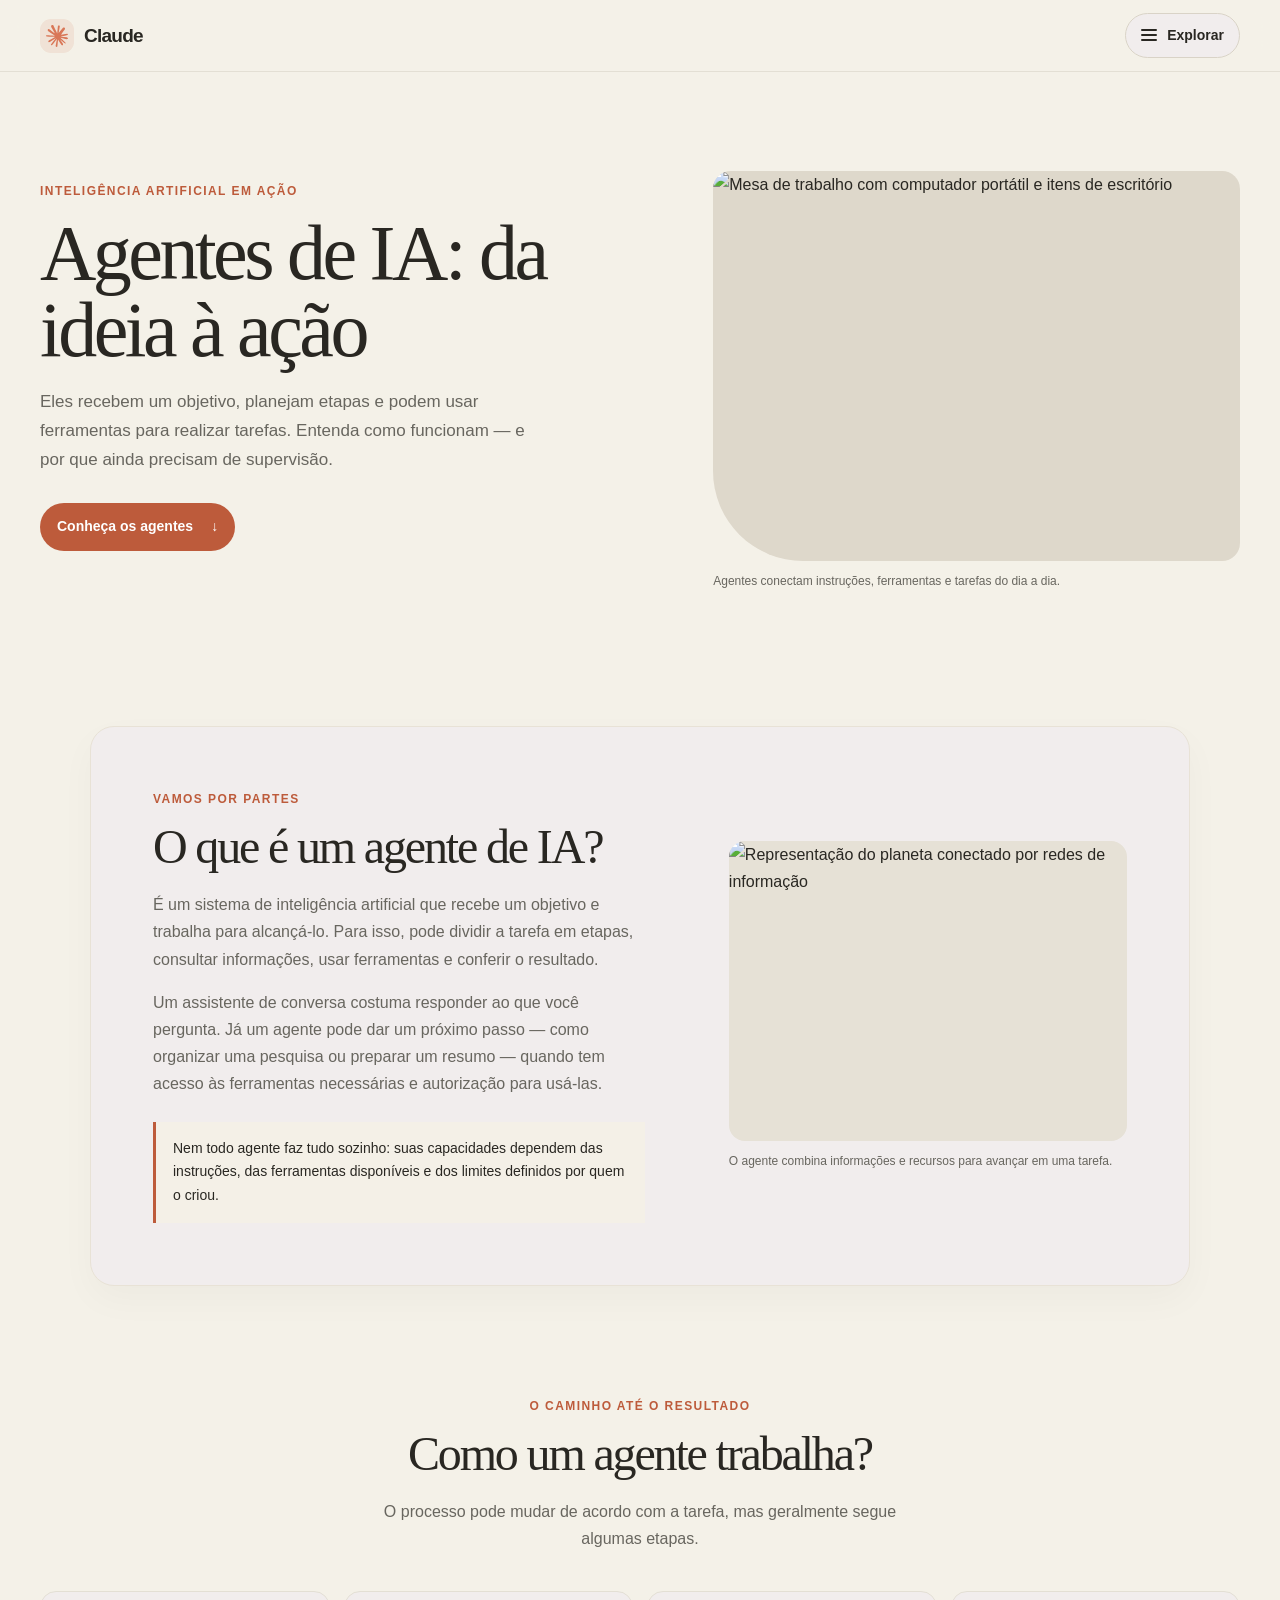
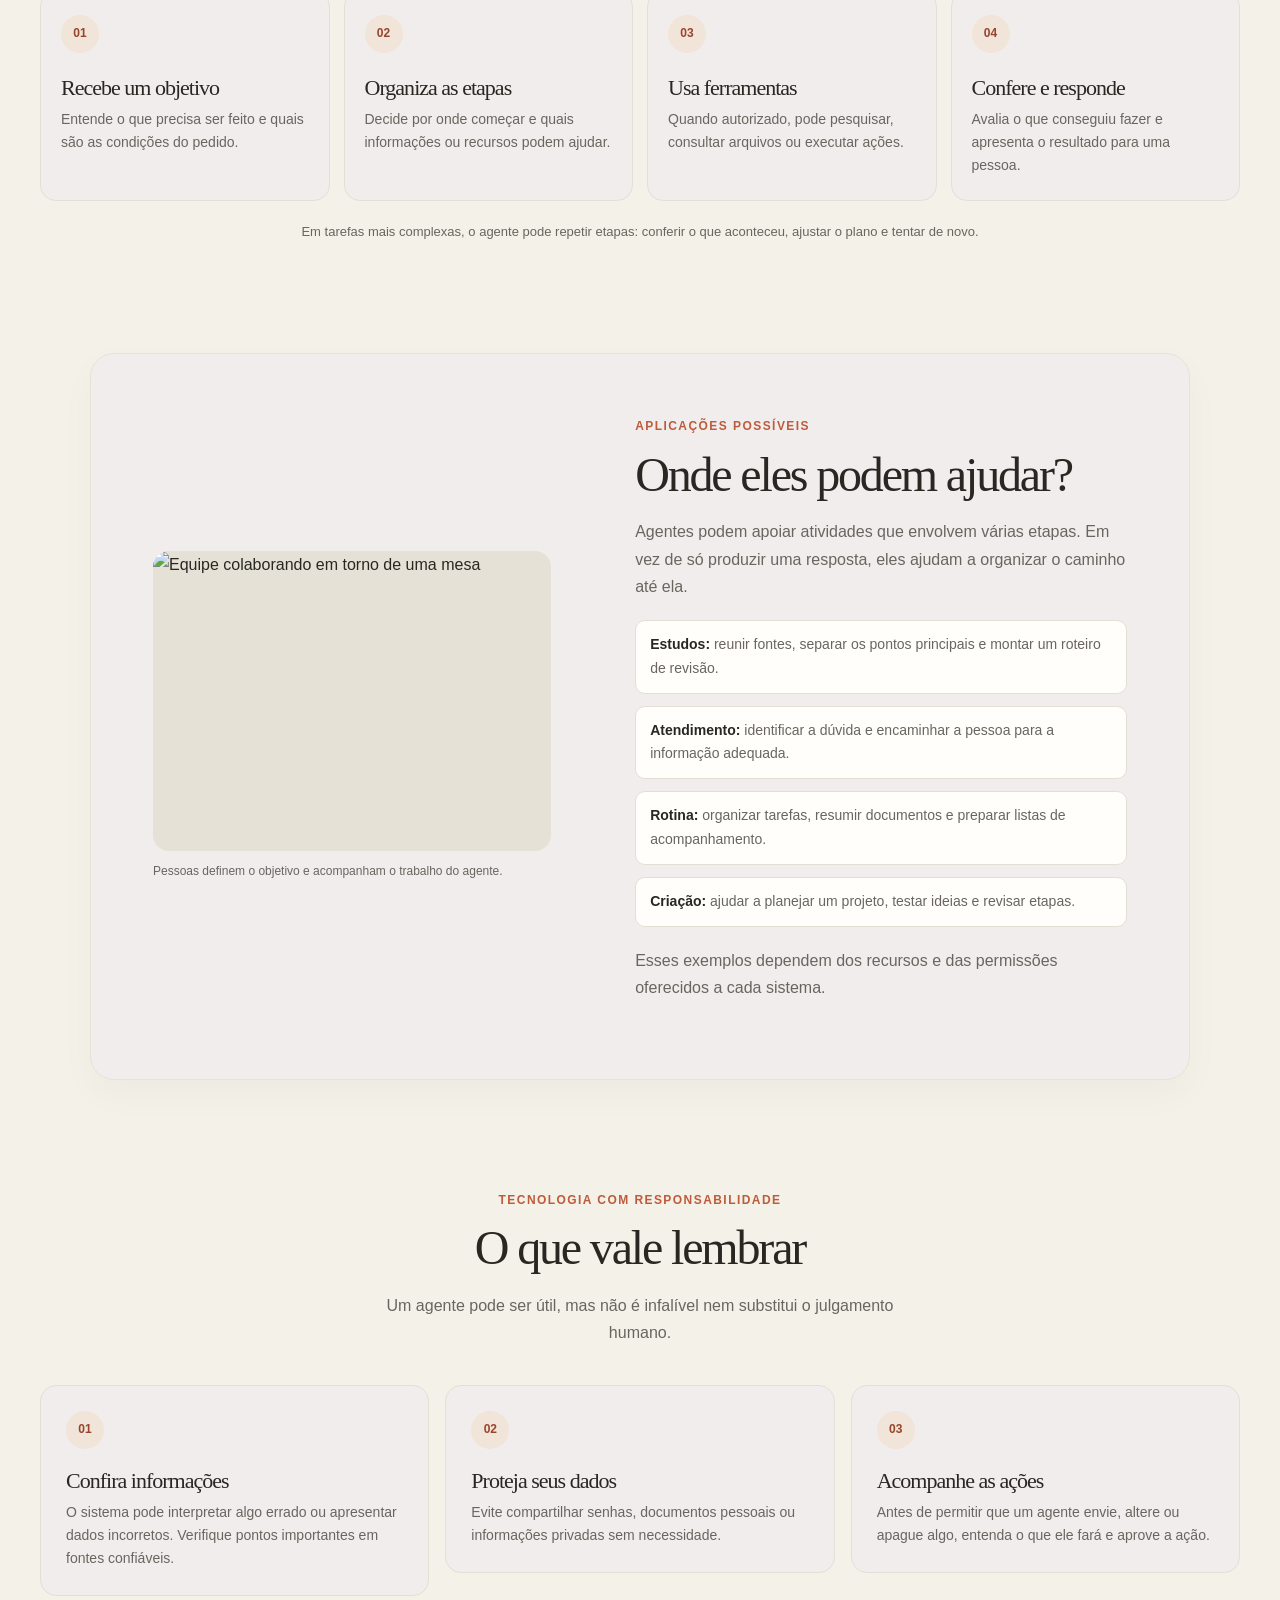
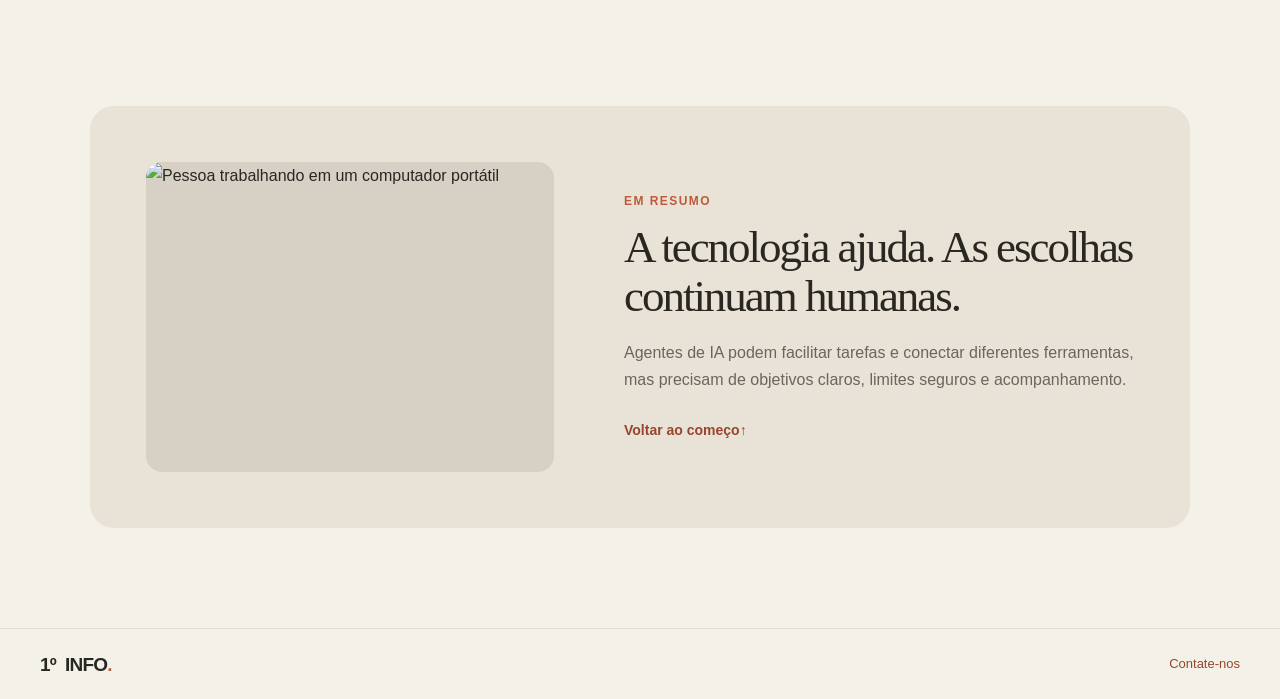
==== agentes.html @ d0b8e742 "Alterações tirei 2 css inúteis, mudei o nome da página do claude para "agentes" e alterei o conteúdo" ====
<!DOCTYPE html>
<html lang="pt-br">

<head>
    <meta charset="UTF-8">
    <meta name="viewport" content="width=device-width, initial-scale=1.0">
    <meta name="description"
        content="Entenda o que são agentes de inteligência artificial, como eles trabalham e onde podem ser usados.">
    <meta name="theme-color" content="#f4f1e8">
    <title>Agentes de inteligência artificial | 1ºINFO</title>
    <link rel="stylesheet" href="css/agentes.css">
    <link rel="icon" href="Img/Logo-site/logo.png" type="image/png">
</head>

<body>
    <header class="cabecalho">
        <nav class="navegacao" aria-label="Navegação principal">
            <a class="marca marca-claude" href="index.html" aria-label="Página inicial do projeto">
                <img class="marca-imagem" src="Img/chat/claude.svg" alt="">
                <span>Claude</span>
            </a>
            <details class="menu">
                <summary class="menu-rotulo"><span class="menu-icone" aria-hidden="true"></span>Explorar</summary>
                <section class="menu-painel" aria-label="Conteúdos do projeto">
                    <header class="menu-cabecalho">
                        <p class="menu-titulo">Conheça outros assuntos</p>
                        <p>Uma introdução à inteligência artificial, das origens aos usos atuais.</p>
                    </header>
                    <ul class="menu-lista">
                        <li>
                            <a href="index.html">
                                <span>História</span>
                                <small>Como essa tecnologia surgiu</small>
                            </a>
                        </li>
                        <li>
                            <a href="ML.HTML">
                                <span>Aprendizado de máquina</span>
                                <small>Como os sistemas aprendem</small>
                            </a>
                        </li>
                        <li>
                            <a href="DL.html">
                                <span>Aprendizado profundo</span>
                                <small>Redes que reconhecem padrões</small>
                            </a>
                        </li>
                        <li>
                            <a href="construção.html">
                                <span>Como as IAs são criadas</span>
                                <small>Dados, treino e avaliação</small>
                            </a>
                        </li>
                        <li>
                            <a href="ia_bd.html">
                                <span>Dados e inteligência artificial</span>
                                <small>De onde vêm as informações</small>
                            </a>
                        </li>
                        <li>
                            <a href="chat.html">
                                <span>Assistentes de conversa</span>
                                <small>Ferramentas para dialogar</small>
                            </a>
                        </li>
                        <li>
                            <a href="agentes.html" aria-current="page">
                                <span>Agentes de IA</span>
                                <small>Sistemas que planejam e agem</small>
                            </a>
                        </li>
                    </ul>
                    <a class="menu-download" href="pesquisas/Pesquisas.zip" download>Baixar pesquisas<span aria-hidden="true">↓</span>
                    </a>
                </section>
            </details>
        </nav>
    </header>

    <main>
        <section class="abertura" id="inicio" aria-labelledby="titulo-principal">
            <header class="abertura-texto">
                <p class="sobretitulo">Inteligência artificial em ação</p>
                <h1 id="titulo-principal">Agentes de IA: da ideia à ação</h1>
                <p class="abertura-resumo">Eles recebem um objetivo, planejam etapas e podem usar ferramentas para
                    realizar tarefas. Entenda como funcionam — e por que ainda precisam de supervisão.</p>
                <a class="botao" href="#o-que-sao">Conheça os agentes <span aria-hidden="true">↓</span></a>
            </header>
            <figure class="imagem-abertura">
                <img src="https://images.unsplash.com/photo-1498050108023-c5249f4df085?auto=format&amp;fit=crop&amp;w=1100&amp;q=85"
                    alt="Mesa de trabalho com computador portátil e itens de escritório" fetchpriority="high">
                <figcaption>Agentes conectam instruções, ferramentas e tarefas do dia a dia.</figcaption>
            </figure>
        </section>

        <section class="secao-conteudo" id="o-que-sao" aria-labelledby="titulo-o-que-sao">
            <article class="texto-secao">
                <p class="sobretitulo">Vamos por partes</p>
                <h2 id="titulo-o-que-sao">O que é um agente de IA?</h2>
                <p>É um sistema de inteligência artificial que recebe um objetivo e trabalha para alcançá-lo. Para
                    isso, pode dividir a tarefa em etapas, consultar informações, usar ferramentas e conferir o
                    resultado.</p>
                <p>Um assistente de conversa costuma responder ao que você pergunta. Já um agente pode dar um próximo
                    passo — como organizar uma pesquisa ou preparar um resumo — quando tem acesso às ferramentas
                    necessárias e autorização para usá-las.</p>
                <p class="nota">Nem todo agente faz tudo sozinho: suas capacidades dependem das instruções, das
                    ferramentas disponíveis e dos limites definidos por quem o criou.</p>
            </article>
            <figure class="imagem-secao">
                <img src="https://images.unsplash.com/photo-1451187580459-43490279c0fa?auto=format&amp;fit=crop&amp;w=1000&amp;q=85"
                    alt="Representação do planeta conectado por redes de informação" loading="lazy">
                <figcaption>O agente combina informações e recursos para avançar em uma tarefa.</figcaption>
            </figure>
        </section>

        <section class="secao-fluxo" aria-labelledby="titulo-fluxo">
            <header class="cabecalho-secao">
                <p class="sobretitulo">O caminho até o resultado</p>
                <h2 id="titulo-fluxo">Como um agente trabalha?</h2>
                <p>O processo pode mudar de acordo com a tarefa, mas geralmente segue algumas etapas.</p>
            </header>
            <ol class="etapas">
                <li class="etapa">
                    <span class="etapa-numero">01</span>
                    <h3>Recebe um objetivo</h3>
                    <p>Entende o que precisa ser feito e quais são as condições do pedido.</p>
                </li>
                <li class="etapa">
                    <span class="etapa-numero">02</span>
                    <h3>Organiza as etapas</h3>
                    <p>Decide por onde começar e quais informações ou recursos podem ajudar.</p>
                </li>
                <li class="etapa">
                    <span class="etapa-numero">03</span>
                    <h3>Usa ferramentas</h3>
                    <p>Quando autorizado, pode pesquisar, consultar arquivos ou executar ações.</p>
                </li>
                <li class="etapa">
                    <span class="etapa-numero">04</span>
                    <h3>Confere e responde</h3>
                    <p>Avalia o que conseguiu fazer e apresenta o resultado para uma pessoa.</p>
                </li>
            </ol>
            <p class="aviso-fluxo">Em tarefas mais complexas, o agente pode repetir etapas: conferir o que aconteceu,
                ajustar o plano e tentar de novo.</p>
        </section>

        <section class="secao-conteudo secao-imagem-esquerda" id="no-dia-a-dia"
            aria-labelledby="titulo-no-dia-a-dia">
            <figure class="imagem-secao">
                <img src="https://images.unsplash.com/photo-1522071820081-009f0129c71c?auto=format&amp;fit=crop&amp;w=1000&amp;q=85"
                    alt="Equipe colaborando em torno de uma mesa" loading="lazy">
                <figcaption>Pessoas definem o objetivo e acompanham o trabalho do agente.</figcaption>
            </figure>
            <article class="texto-secao">
                <p class="sobretitulo">Aplicações possíveis</p>
                <h2 id="titulo-no-dia-a-dia">Onde eles podem ajudar?</h2>
                <p>Agentes podem apoiar atividades que envolvem várias etapas. Em vez de só produzir uma resposta,
                    eles ajudam a organizar o caminho até ela.</p>
                <ul class="lista-aplicacoes">
                    <li><strong>Estudos:</strong> reunir fontes, separar os pontos principais e montar um roteiro de
                        revisão.</li>
                    <li><strong>Atendimento:</strong> identificar a dúvida e encaminhar a pessoa para a informação
                        adequada.</li>
                    <li><strong>Rotina:</strong> organizar tarefas, resumir documentos e preparar listas de
                        acompanhamento.</li>
                    <li><strong>Criação:</strong> ajudar a planejar um projeto, testar ideias e revisar etapas.</li>
                </ul>
                <p>Esses exemplos dependem dos recursos e das permissões oferecidos a cada sistema.</p>
            </article>
        </section>

        <section class="secao-recursos" id="cuidados" aria-labelledby="titulo-cuidados">
            <header class="cabecalho-secao">
                <p class="sobretitulo">Tecnologia com responsabilidade</p>
                <h2 id="titulo-cuidados">O que vale lembrar</h2>
                <p>Um agente pode ser útil, mas não é infalível nem substitui o julgamento humano.</p>
            </header>
            <ul class="grade-cuidados">
                <li>
                    <article class="cartao-cuidado">
                        <span class="icone-cartao" aria-hidden="true">01</span>
                        <h3>Confira informações</h3>
                        <p>O sistema pode interpretar algo errado ou apresentar dados incorretos. Verifique pontos
                            importantes em fontes confiáveis.</p>
                    </article>
                </li>
                <li>
                    <article class="cartao-cuidado">
                        <span class="icone-cartao" aria-hidden="true">02</span>
                        <h3>Proteja seus dados</h3>
                        <p>Evite compartilhar senhas, documentos pessoais ou informações privadas sem necessidade.</p>
                    </article>
                </li>
                <li>
                    <article class="cartao-cuidado">
                        <span class="icone-cartao" aria-hidden="true">03</span>
                        <h3>Acompanhe as ações</h3>
                        <p>Antes de permitir que um agente envie, altere ou apague algo, entenda o que ele fará e aprove a
                            ação.</p>
                    </article>
                </li>
            </ul>
        </section>

        <section class="chamada-final" aria-labelledby="titulo-final">
            <figure class="imagem-final">
                <img src="https://images.unsplash.com/photo-1516321318423-f06f85e504b3?auto=format&amp;fit=crop&amp;w=1000&amp;q=85"
                    alt="Pessoa trabalhando em um computador portátil" loading="lazy">
            </figure>
            <article class="texto-final">
                <p class="sobretitulo">Em resumo</p>
                <h2 id="titulo-final">A tecnologia ajuda. As escolhas continuam humanas.</h2>
                <p>Agentes de IA podem facilitar tarefas e conectar diferentes ferramentas, mas precisam de objetivos
                    claros, limites seguros e acompanhamento.</p>
                <a class="link-voltar" href="#inicio">Voltar ao começo↑</a>
            </article>
        </section>
    </main>

    <footer class="rodape">
        <a class="marca" href="index.html" aria-label="1ºINFO, página inicial">
            <span class="marca-numero">1º</span><span>INFO<span class="marca-ponto">.</span></span>
        </a>
        <a href="mailto:etecprojetoinfo@gmail.com">Contate-nos</a>
    </footer>
</body>
</html>
---- css/agentes.css ----
:root {
    --terracota: #bd5b3b;
    --terracota-escura: #98452d;
    --fundo: #f4f1e8;
    --fundo-claro: #f1eded;
    --texto: #292722;
    --texto-suave: #68665f;
    --linha: #e3dfd4;
    --cabecalho: 72px;
    color: var(--texto);
    background: var(--fundo);
    font-family: "Segoe UI", "Helvetica Neue", sans-serif;
    font-synthesis: none;
}

* {
    box-sizing: border-box;
}

html {
    scroll-behavior: smooth;
    scroll-padding-top: calc(var(--cabecalho) + 20px);
}

body {
    margin: 0;
    min-width: 320px;
    background: var(--fundo);
    color: var(--texto);
    font-size: 16px;
    line-height: 1.7;
}

img {
    display: block;
    width: 100%;
    height: 100%;
    object-fit: cover;
}

a {
    color: inherit;
}

button,
input,
textarea {
    font: inherit;
}

:focus-visible {
    outline: 3px solid var(--terracota);
    outline-offset: 4px;
}

::selection {
    background: #e7c1ad;
    color: var(--texto);
}

/* Cabeçalho e navegação */
    .cabecalho {
        position: sticky;
        top: 0;
        z-index: 10;
        height: var(--cabecalho);
        border-bottom: 1px solid var(--linha);
        background: #f4f1e8ed;
        backdrop-filter: blur(14px);
    }

    .navegacao {
        position: relative;
        display: flex;
        align-items: center;
        justify-content: space-between;
        width: min(1200px, calc(100% - 48px));
        height: 100%;
        margin-inline: auto;
    }

    .marca {
        display: inline-flex;
        align-items: center;
        gap: 9px;
        color: var(--texto);
        font-size: 19px;
        font-weight: 750;
        letter-spacing: -0.04em;
        line-height: 1;
        text-decoration: none;
    }

    .marca-claude {
        gap: 10px;
    }

    .marca-imagem {
        width: 34px;
        height: 34px;
        padding: 6px;
        border-radius: 11px;
        background: #f0e2d6;
        object-fit: contain;
    }

    .marca-ponto {
        color: var(--terracota);
    }

    .menu {
        position: relative;
    }

    .menu-rotulo {
        display: inline-flex;
        align-items: center;
        gap: 10px;
        padding: 10px 15px;
        border: 1px solid #d9d3c7;
        border-radius: 999px;
        background: var(--fundo-claro);
        color: var(--texto);
        font-size: 14px;
        font-weight: 650;
        cursor: pointer;
        list-style: none;
        transition: border-color 160ms ease, background-color 160ms ease;
    }

    .menu-rotulo::-webkit-details-marker {
        display: none;
    }

    .menu-rotulo:hover,
    .menu[open] .menu-rotulo {
        border-color: #c8b7a0;
        background: #f0e9dd;
    }

    .menu-icone,
    .menu-icone::before,
    .menu-icone::after {
        display: block;
        width: 16px;
        height: 2px;
        border-radius: 2px;
        background: var(--texto);
    }

    .menu-icone {
        position: relative;
        transition: background-color 160ms ease;
    }

    .menu-icone::before,
    .menu-icone::after {
        position: absolute;
        left: 0;
        content: "";
        transition: transform 160ms ease, top 160ms ease;
    }

    .menu-icone::before {
        top: -5px;
    }

    .menu-icone::after {
        top: 5px;
    }

    .menu[open] .menu-icone {
        background: transparent;
    }

    .menu[open] .menu-icone::before {
        top: 0;
        transform: rotate(45deg);
    }

    .menu[open] .menu-icone::after {
        top: 0;
        transform: rotate(-45deg);
    }

    .menu-rotulo:focus-visible {
        outline: 3px solid var(--terracota);
        outline-offset: 3px;
    }

    .menu-painel {
        position: absolute;
        top: calc(100% + 13px);
        right: 0;
        width: min(610px, calc(100vw - 32px));
        max-height: min(75vh, 680px);
        overflow-y: auto;
        border: 1px solid var(--linha);
        border-radius: 18px;
        background: var(--fundo-claro);
        box-shadow: 0 20px 55px #29272226;
    }

    .menu-cabecalho {
        padding: 22px 24px 18px;
        border-bottom: 1px solid var(--linha);
    }

    .menu-cabecalho p {
        margin: 0;
        color: var(--texto-suave);
        font-size: 13px;
    }

    .menu-cabecalho .menu-titulo {
        margin-bottom: 3px;
        color: var(--texto);
        font-family: Georgia, "Times New Roman", serif;
        font-size: 22px;
        letter-spacing: -0.035em;
    }

    .menu-lista a {
        display: grid;
        gap: 2px;
        height: 100%;
        padding: 12px;
        border-radius: 10px;
        color: var(--texto);
        text-decoration: none;
        transition: background-color 160ms ease;
    }

    .menu-lista a:hover,
    .menu-lista a[aria-current="page"] {
        background: #f3eee4;
    }

    .menu-lista a[aria-current="page"] span {
        color: var(--terracota-escura);
    }

    .menu-lista {
        display: grid;
        grid-template-columns: repeat(2, minmax(0, 1fr));
        gap: 4px;
        margin: 0;
        padding: 14px;
        list-style: none;
    }

    .menu-lista li {
        min-width: 0;
    }

    .menu-lista span {
        font-size: 14px;
        font-weight: 650;
        line-height: 1.35;
    }

    .menu-lista small {
        color: var(--texto-suave);
        font-size: 11px;
        line-height: 1.4;
    }

    .menu-download {
        display: flex;
        justify-content: space-between;
        margin: 0 14px 14px;
        padding: 12px 14px;
        border-radius: 10px;
        background: #eee8dc;
        color: var(--terracota-escura);
        font-size: 13px;
        font-weight: 700;
        text-decoration: none;
    }

    .menu-download:hover {
        background: #e8dece;
    }

/* Abertura da página */
    main {
        overflow: hidden;
    }

    .abertura {
        position: relative;
        display: grid;
        grid-template-columns: minmax(0, 1fr) minmax(300px, 0.9fr);
        align-items: center;
        gap: clamp(36px, 7vw, 88px);
        width: min(1200px, calc(100% - 48px));
        min-height: 620px;
        margin-inline: auto;
        padding: 80px 0 112px;
    }

    .abertura-texto {
        position: relative;
        z-index: 1;
        max-width: 590px;
    }

    .sobretitulo {
        margin: 0 0 12px;
        color: var(--terracota);
        font-size: 12px;
        font-weight: 750;
        letter-spacing: 0.12em;
        text-transform: uppercase;
    }

    h1,
    h2,
    h3,
    p,
    figure {
        margin-top: 0;
    }

    h1,
    h2,
    h3 {
        font-family: Georgia, "Times New Roman", serif;
        font-weight: 500;
        letter-spacing: -0.045em;
    }

    .abertura h1 {
        max-width: 650px;
        margin-bottom: 20px;
        font-size: clamp(46px, 7vw, 78px);
        line-height: 0.99;
    }

    .abertura-resumo {
        max-width: 510px;
        margin-bottom: 28px;
        color: var(--texto-suave);
        font-size: 17px;
    }

    .botao {
        display: inline-flex;
        align-items: center;
        gap: 18px;
        padding: 12px 17px;
        border-radius: 999px;
        background: var(--terracota);
        color: #fff;
        font-size: 14px;
        font-weight: 650;
        text-decoration: none;
        transition: background-color 160ms ease, transform 160ms ease;
    }

    .botao:hover {
        transform: translateY(-2px);
        background: var(--terracota-escura);
    }

    .imagem-abertura {
        position: relative;
        height: 390px;
        margin: 0;
    }

    .imagem-abertura img {
        border-radius: 18px 18px 18px 90px;
        background: #ded8cb;
        object-position: center;
    }

    .imagem-abertura figcaption,
    .imagem-secao figcaption {
        margin-top: 10px;
        color: var(--texto-suave);
        font-size: 12px;
    }

    .abertura-selo {
        position: absolute;
        right: 0;
        bottom: 36px;
        left: 0;
        display: flex;
        align-items: center;
        justify-content: center;
        gap: 20px;
        padding: 15px 20px;
        border-top: 1px solid var(--linha);
        color: var(--texto-suave);
        font-size: 10px;
        font-weight: 750;
        letter-spacing: 0.14em;
        text-align: center;
        text-transform: uppercase;
    }

    .abertura-selo .selo-seta {
        color: var(--terracota);
        font-size: 15px;
    }

/* Blocos explicativos e imagens */

    .secao-conteudo {
        display: grid;
        grid-template-columns: minmax(0, 1.05fr) minmax(280px, 0.85fr);
        align-items: center;
        gap: clamp(32px, 7vw, 84px);
        width: min(1100px, calc(100% - 48px));
        margin: 34px auto;
        padding: clamp(28px, 5vw, 62px);
        border: 1px solid #e8e2d6;
        border-radius: 24px;
        background: var(--fundo-claro);
        box-shadow: 0 14px 36px #29272208;
    }

    .texto-secao {
        max-width: 610px;
    }

    .texto-secao h2,
    .cabecalho-secao h2,
    .chamada-final h2 {
        margin-bottom: 18px;
        font-size: clamp(32px, 4vw, 48px);
        line-height: 1.08;
    }

    .texto-secao>p:not(.sobretitulo),
    .cabecalho-secao>p:not(.sobretitulo),
    .texto-final>p:not(.sobretitulo) {
        color: var(--texto-suave);
    }

    .nota {
        margin: 24px 0 0;
        padding: 15px 17px;
        border-left: 3px solid var(--terracota);
        background: #f4f0e7;
        color: var(--texto) !important;
        font-size: 14px;
    }

    .imagem-secao {
        min-height: 300px;
        margin: 0;
    }

    .imagem-secao img {
        min-height: 300px;
        max-height: 390px;
        border-radius: 16px;
        background: #e6e1d6;
    }

    .secao-imagem-esquerda {
        grid-template-columns: minmax(280px, 0.85fr) minmax(0, 1.05fr);
    }

    .lista-aplicacoes {
        display: grid;
        gap: 12px;
        margin: 20px 0;
        padding: 0;
        list-style: none;
    }

    .lista-aplicacoes li {
        padding: 12px 14px;
        border: 1px solid var(--linha);
        border-radius: 10px;
        background: #fffefa;
        color: var(--texto-suave);
        font-size: 14px;
    }

    .lista-aplicacoes strong {
        color: var(--texto);
    }

    /* Etapas e cartões de atenção */
    .secao-fluxo,
    .secao-recursos {
        width: min(1200px, calc(100% - 48px));
        margin: 110px auto;
    }

    .cabecalho-secao {
        max-width: 660px;
        margin: 0 auto 38px;
        text-align: center;
    }

    .cabecalho-secao>p:not(.sobretitulo) {
        max-width: 560px;
        margin: 0 auto;
    }

    .etapas {
        display: grid;
        grid-template-columns: repeat(4, minmax(0, 1fr));
        gap: 14px;
        margin: 0;
        padding: 0;
        list-style: none;
    }

    .etapa {
        min-height: 205px;
        padding: 23px 20px;
        border: 1px solid var(--linha);
        border-radius: 16px;
        background: var(--fundo-claro);
    }

    .etapa-numero,
    .icone-cartao {
        display: inline-grid;
        width: 38px;
        height: 38px;
        place-items: center;
        border-radius: 50%;
        background: #f1e4d8;
        color: var(--terracota-escura);
        font-size: 12px;
        font-weight: 750;
    }

    .etapa h3,
    .cartao-cuidado h3 {
        margin: 22px 0 8px;
        font-size: 22px;
        line-height: 1.15;
    }

    .etapa p,
    .cartao-cuidado p {
        margin: 0;
        color: var(--texto-suave);
        font-size: 14px;
        line-height: 1.65;
    }

    .aviso-fluxo {
        max-width: 760px;
        margin: 20px auto 0;
        color: var(--texto-suave);
        font-size: 13px;
        text-align: center;
    }

    .grade-cuidados {
        display: grid;
        grid-template-columns: repeat(3, minmax(0, 1fr));
        gap: 16px;
        margin: 0;
        padding: 0;
        list-style: none;
    }

    .grade-cuidados>li {
        min-width: 0;
    }

    .cartao-cuidado {
        padding: 25px;
        border: 1px solid var(--linha);
        border-radius: 16px;
        background: var(--fundo-claro);
    }

    .cartao-cuidado h3 {
        margin-top: 19px;
    }

/* Fechamento e rodapé */

    .chamada-final {
        display: grid;
        grid-template-columns: minmax(240px, 0.8fr) minmax(0, 1fr);
        align-items: center;
        gap: clamp(28px, 6vw, 70px);
        width: min(1100px, calc(100% - 48px));
        margin: 100px auto;
        padding: clamp(24px, 5vw, 56px);
        border-radius: 24px;
        background: #e9e3d7;
    }

    .imagem-final {
        height: 310px;
        margin: 0;
    }

    .imagem-final img {
        border-radius: 16px;
        background: #d7d1c5;
    }

    .chamada-final h2 {
        font-size: clamp(32px, 4vw, 45px);
    }

    .link-voltar {
        display: inline-flex;
        gap: 12px;
        margin-top: 10px;
        color: var(--terracota-escura);
        font-size: 14px;
        font-weight: 700;
        text-decoration: none;
    }

    .link-voltar:hover {
        text-decoration: underline;
        text-underline-offset: 4px;
    }

    .rodape {
        display: flex;
        align-items: center;
        justify-content: space-between;
        gap: 20px;
        padding: 24px max(24px, calc((100% - 1200px) / 2));
        border-top: 1px solid var(--linha);
        color: var(--texto-suave);
        font-size: 13px;
    }

    .rodape p {
        margin: 0;
    }

    .rodape p span {
        color: var(--terracota);
    }

    .rodape>a:last-child {
        color: var(--terracota-escura);
        text-decoration: none;
    }

    .rodape>a:last-child:hover {
        text-decoration: underline;
    }

/* Ajustes para telas menores e movimento reduzido */

@media (max-width: 800px) {
    .abertura {
        grid-template-columns: 1fr 0.8fr;
        gap: 28px;
        min-height: 540px;
    }

    .imagem-abertura {
        height: 320px;
    }

    .etapas {
        grid-template-columns: repeat(2, minmax(0, 1fr));
    }
}

@media (max-width: 620px) {
    :root {
        --cabecalho: 62px;
    }

    .navegacao,
    .abertura,
    .secao-conteudo,
    .secao-fluxo,
    .secao-recursos,
    .chamada-final {
        width: min(100% - 32px, 520px);
    }

    .menu-painel {
        right: -1px;
        width: min(520px, calc(100vw - 32px));
    }

    .menu-lista {
        grid-template-columns: 1fr;
        gap: 2px;
    }

    .abertura {
        grid-template-columns: 1fr;
        gap: 28px;
        min-height: auto;
        padding: 60px 0 105px;
    }

    .abertura h1 {
        max-width: 480px;
        font-size: clamp(44px, 14vw, 64px);
    }

    .abertura-resumo {
        font-size: 16px;
    }

    .imagem-abertura {
        height: 280px;
    }

    .abertura-selo {
        bottom: 22px;
        gap: 13px;
    }

    .secao-conteudo,
    .secao-imagem-esquerda,
    .chamada-final {
        grid-template-columns: 1fr;
        gap: 28px;
        margin-block: 20px;
        padding: 24px;
    }

    .secao-imagem-esquerda .imagem-secao {
        order: 2;
    }

    .imagem-secao,
    .imagem-secao img {
        min-height: 230px;
        max-height: 300px;
    }

    .secao-fluxo,
    .secao-recursos {
        margin-block: 72px;
    }

    .cabecalho-secao {
        margin-bottom: 26px;
    }

    .etapas,
    .grade-cuidados {
        grid-template-columns: 1fr;
    }

    .etapa {
        min-height: auto;
    }

    .etapa h3 {
        margin-top: 14px;
    }

    .imagem-final {
        height: 230px;
    }

    .rodape {
        flex-wrap: wrap;
        padding: 22px 16px;
    }

    .rodape p {
        order: 1;
        flex-basis: 100%;
    }
}

@media (prefers-reduced-motion: reduce) {
    html {
        scroll-behavior: auto;
    }

    *,
    *::before,
    *::after {
        scroll-behavior: auto !important;
        transition-duration: 0.01ms !important;
    }
}
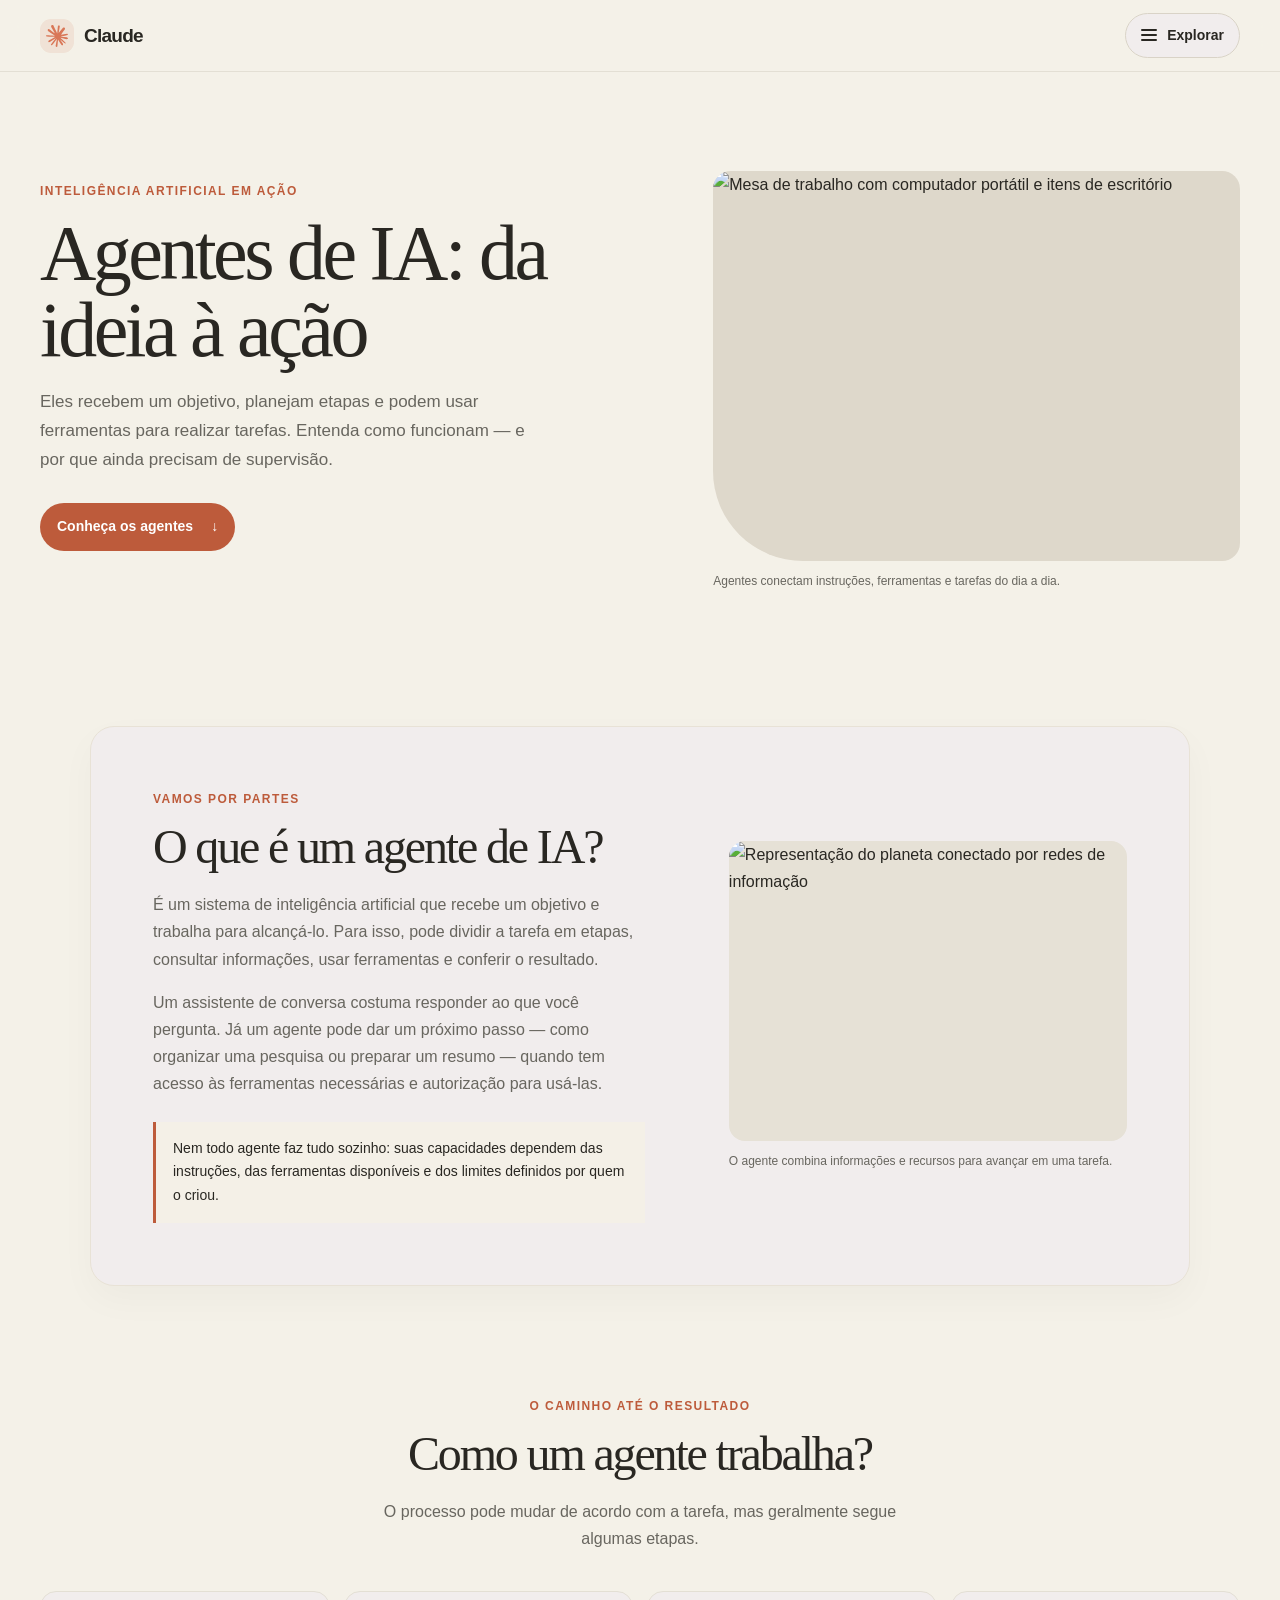
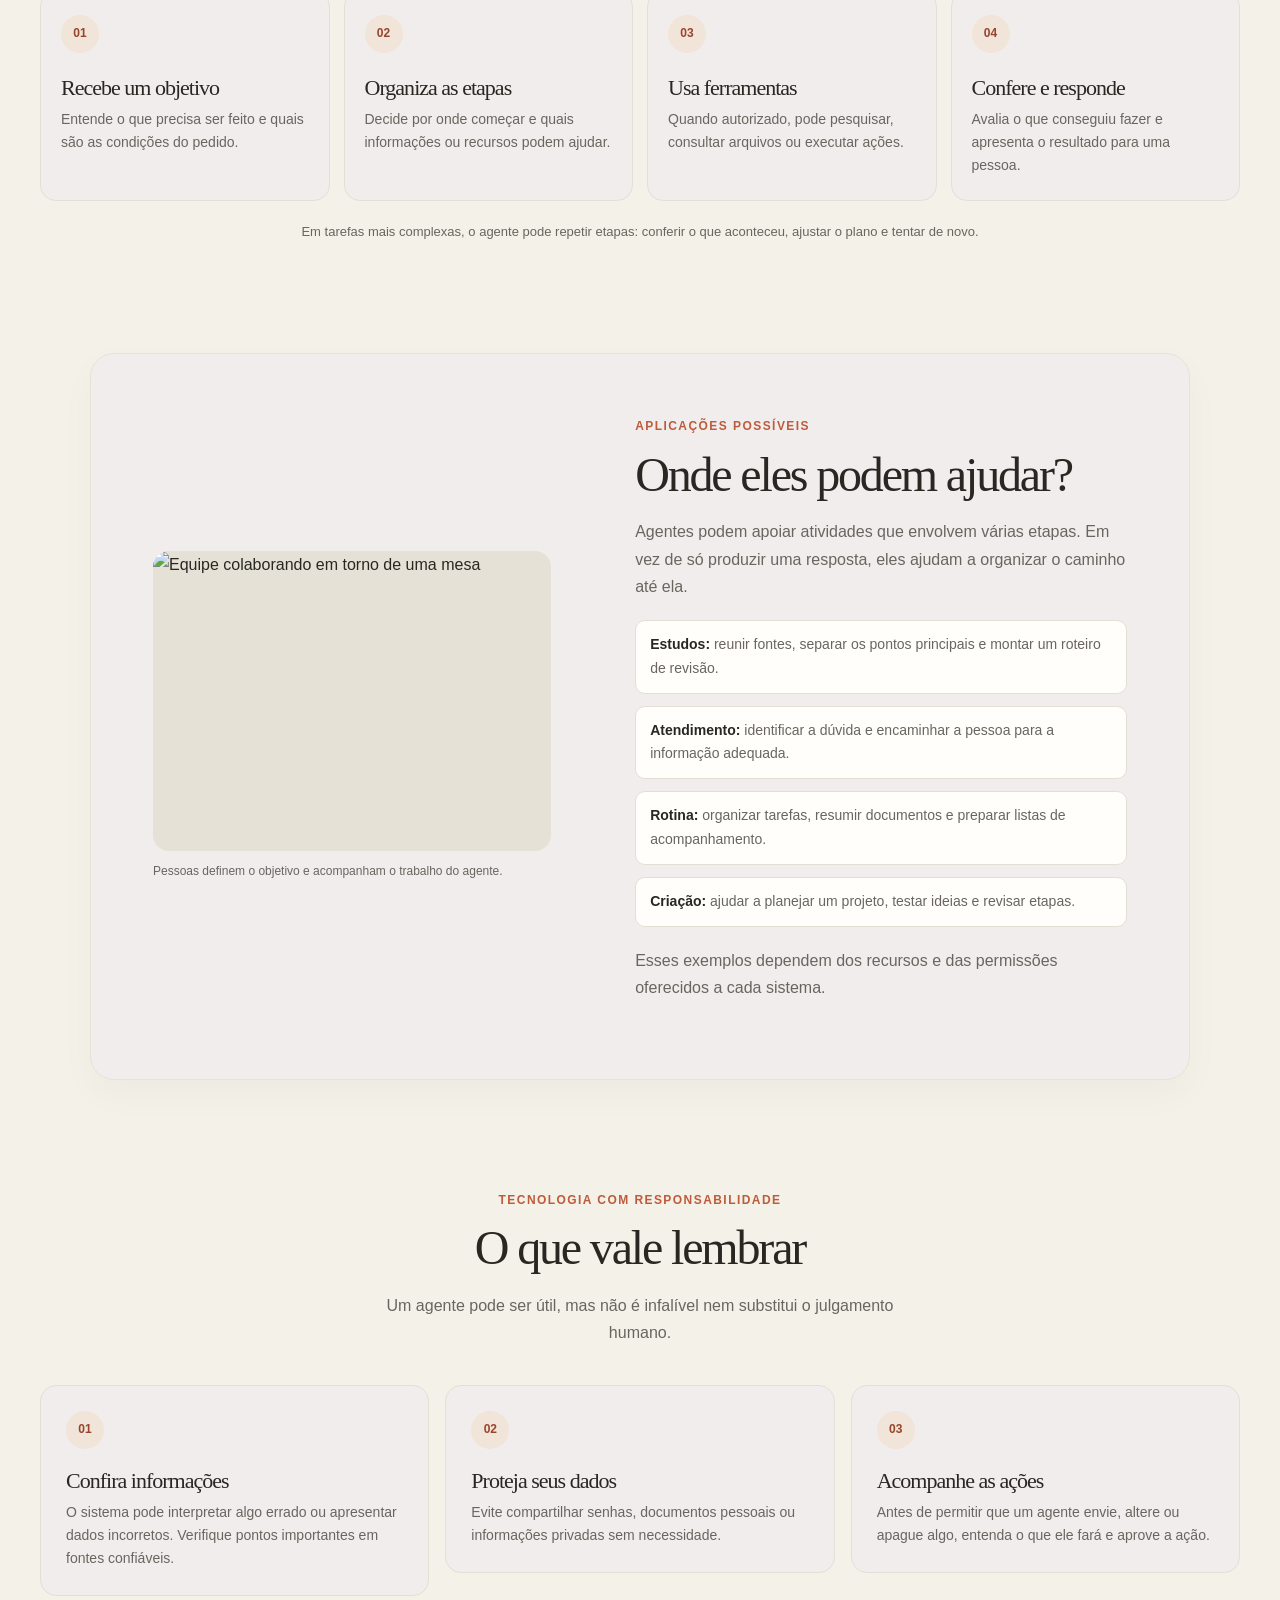
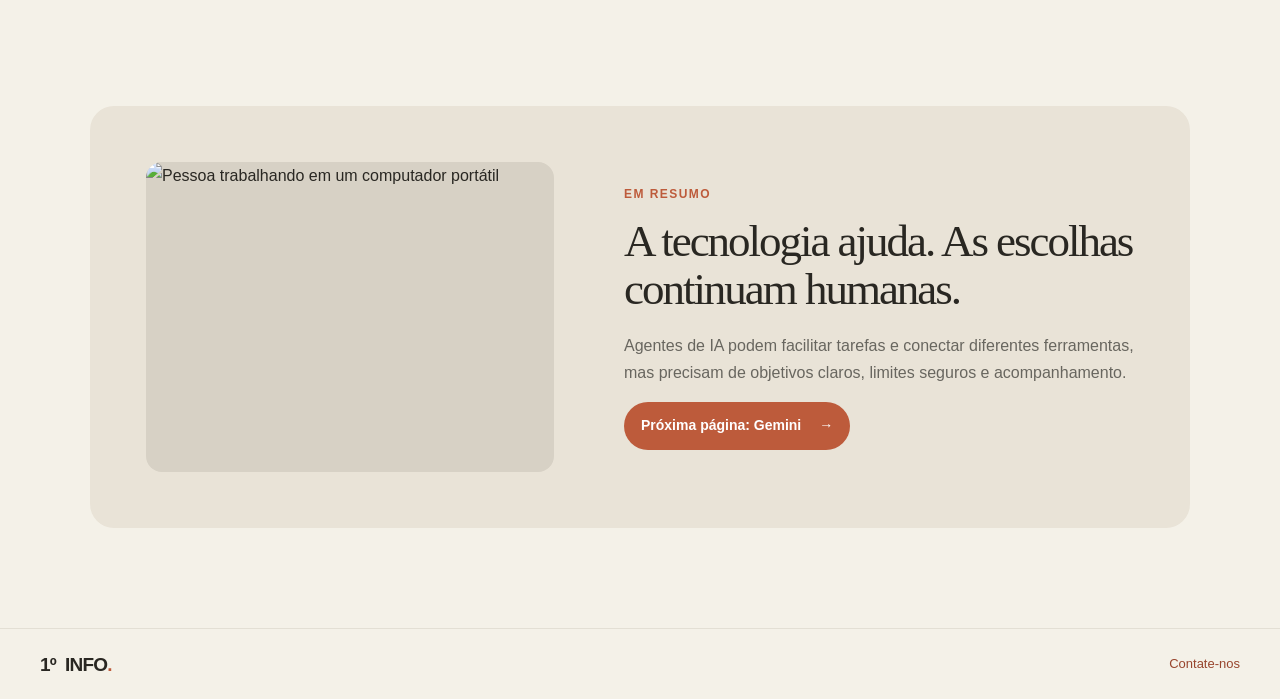
==== commit 0c1f1a83: "sei la trupa, mudei umas coisa ai" ====
--- a/agentes.html
+++ b/agentes.html
@@ -213,7 +213,9 @@
                 <h2 id="titulo-final">A tecnologia ajuda. As escolhas continuam humanas.</h2>
                 <p>Agentes de IA podem facilitar tarefas e conectar diferentes ferramentas, mas precisam de objetivos
                     claros, limites seguros e acompanhamento.</p>
-                <a class="link-voltar" href="#inicio">Voltar ao começo↑</a>
+                <a class="botao" href="indexgemini.html">
+                    Próxima página: Gemini <span aria-hidden="true">→</span>
+                </a>
             </article>
         </section>
     </main>
